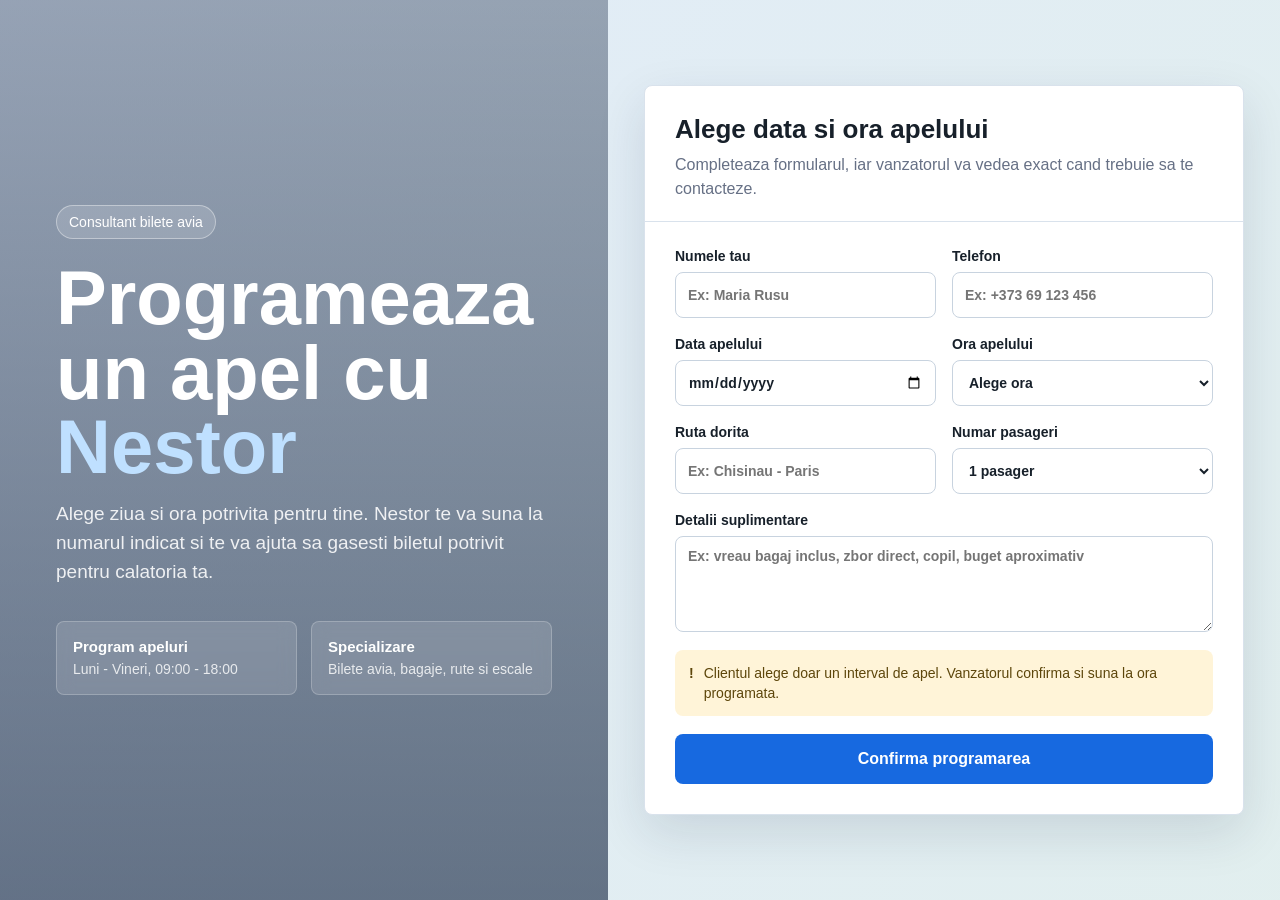
==== proiect bilete/index.html @ 5d5a8aa1 "Add files via upload" ====
<!doctype html>
<html lang="ro">
<head>
  <meta charset="utf-8">
  <meta name="viewport" content="width=device-width, initial-scale=1">
  <title>Programare apel bilete avia</title>
  <style>
    :root {
      color-scheme: light;
      --ink: #17202a;
      --muted: #667085;
      --line: #d9e2ec;
      --blue: #1769e0;
      --blue-dark: #0f4fb1;
      --green: #138a5b;
      --bg: #f3f7fb;
      --panel: #ffffff;
      --soft: #eaf2ff;
      --warning: #fff4d8;
    }

    * {
      box-sizing: border-box;
    }

    body {
      margin: 0;
      min-height: 100vh;
      font-family: Arial, Helvetica, sans-serif;
      color: var(--ink);
      background:
        linear-gradient(120deg, rgba(23, 105, 224, 0.08), rgba(19, 138, 91, 0.08)),
        var(--bg);
    }

    .page {
      min-height: 100vh;
      display: grid;
      grid-template-columns: 0.95fr 1.05fr;
      align-items: stretch;
    }

    .seller {
      display: flex;
      flex-direction: column;
      justify-content: center;
      padding: 56px;
      background:
        linear-gradient(rgba(8, 25, 54, 0.35), rgba(8, 25, 54, 0.58)),
        url("https://images.unsplash.com/photo-1436491865332-7a61a109cc05?auto=format&fit=crop&w=1400&q=80") center / cover;
      color: white;
    }

    .badge {
      width: fit-content;
      padding: 8px 12px;
      border: 1px solid rgba(255, 255, 255, 0.38);
      border-radius: 999px;
      background: rgba(255, 255, 255, 0.14);
      font-size: 14px;
    }

    h1 {
      max-width: 620px;
      margin: 22px 0 14px;
      font-size: clamp(38px, 6vw, 76px);
      line-height: 0.98;
      letter-spacing: 0;
    }

    .seller-name {
      color: #bfe0ff;
    }

    .seller p {
      max-width: 560px;
      margin: 0;
      font-size: 19px;
      line-height: 1.55;
      color: rgba(255, 255, 255, 0.88);
    }

    .seller-details {
      display: grid;
      grid-template-columns: repeat(2, minmax(0, 1fr));
      gap: 14px;
      max-width: 560px;
      margin-top: 34px;
    }

    .detail {
      padding: 16px;
      border: 1px solid rgba(255, 255, 255, 0.22);
      border-radius: 8px;
      background: rgba(255, 255, 255, 0.12);
      backdrop-filter: blur(8px);
    }

    .detail strong {
      display: block;
      margin-bottom: 5px;
      font-size: 15px;
    }

    .detail span {
      color: rgba(255, 255, 255, 0.82);
      font-size: 14px;
    }

    .booking {
      display: flex;
      align-items: center;
      justify-content: center;
      padding: 36px;
    }

    .form-panel {
      width: min(100%, 620px);
      background: var(--panel);
      border: 1px solid var(--line);
      border-radius: 8px;
      box-shadow: 0 18px 50px rgba(20, 36, 64, 0.12);
      overflow: hidden;
    }

    .form-head {
      padding: 28px 30px 20px;
      border-bottom: 1px solid var(--line);
    }

    .form-head h2 {
      margin: 0 0 8px;
      font-size: 26px;
      letter-spacing: 0;
    }

    .form-head p {
      margin: 0;
      color: var(--muted);
      line-height: 1.5;
    }

    form {
      display: grid;
      gap: 18px;
      padding: 26px 30px 30px;
    }

    .grid {
      display: grid;
      grid-template-columns: repeat(2, minmax(0, 1fr));
      gap: 16px;
    }

    label {
      display: grid;
      gap: 8px;
      font-size: 14px;
      font-weight: 700;
    }

    input,
    select,
    textarea {
      width: 100%;
      min-height: 46px;
      border: 1px solid #c8d3df;
      border-radius: 8px;
      padding: 11px 12px;
      font: inherit;
      color: var(--ink);
      background: white;
      outline: none;
      transition: border-color 0.2s, box-shadow 0.2s;
    }

    textarea {
      min-height: 96px;
      resize: vertical;
    }

    input:focus,
    select:focus,
    textarea:focus {
      border-color: var(--blue);
      box-shadow: 0 0 0 4px rgba(23, 105, 224, 0.12);
    }

    .note {
      display: flex;
      gap: 10px;
      align-items: flex-start;
      padding: 13px 14px;
      border-radius: 8px;
      background: var(--warning);
      color: #5d460b;
      line-height: 1.45;
      font-size: 14px;
    }

    .note-icon {
      flex: 0 0 auto;
      font-weight: 800;
    }

    button {
      min-height: 50px;
      border: 0;
      border-radius: 8px;
      padding: 13px 18px;
      background: var(--blue);
      color: white;
      font-size: 16px;
      font-weight: 800;
      cursor: pointer;
      transition: background 0.2s, transform 0.2s;
    }

    button:hover {
      background: var(--blue-dark);
      transform: translateY(-1px);
    }

    .result {
      display: none;
      margin-top: 2px;
      padding: 16px;
      border: 1px solid rgba(19, 138, 91, 0.28);
      border-radius: 8px;
      background: #eafaf3;
      color: #0b5f3e;
      line-height: 1.5;
    }

    .result.show {
      display: block;
    }

    @media (max-width: 900px) {
      .page {
        grid-template-columns: 1fr;
      }

      .seller {
        min-height: 430px;
        padding: 36px 24px;
      }

      .booking {
        padding: 24px;
      }
    }

    @media (max-width: 620px) {
      .seller-details,
      .grid {
        grid-template-columns: 1fr;
      }

      .form-head,
      form {
        padding-left: 20px;
        padding-right: 20px;
      }

      h1 {
        font-size: 42px;
      }
    }
  </style>
</head>
<body>
  <main class="page">
    <section class="seller" aria-label="Datele vanzatorului">
      <div class="badge">Consultant bilete avia</div>
      <h1>Programeaza un apel cu <span class="seller-name">Nestor</span></h1>
      <p>
        Alege ziua si ora potrivita pentru tine. Nestor te va suna la numarul indicat
        si te va ajuta sa gasesti biletul potrivit pentru calatoria ta.
      </p>

      <div class="seller-details">
        <div class="detail">
          <strong>Program apeluri</strong>
          <span>Luni - Vineri, 09:00 - 18:00</span>
        </div>
        <div class="detail">
          <strong>Specializare</strong>
          <span>Bilete avia, bagaje, rute si escale</span>
        </div>
      </div>
    </section>

    <section class="booking" aria-label="Formular de programare">
      <div class="form-panel">
        <div class="form-head">
          <h2>Alege data si ora apelului</h2>
          <p>Completeaza formularul, iar vanzatorul va vedea exact cand trebuie sa te contacteze.</p>
        </div>

        <form id="bookingForm">
          <div class="grid">
            <label>
              Numele tau
              <input name="clientName" type="text" placeholder="Ex: Maria Rusu" required>
            </label>

            <label>
              Telefon
              <input name="phone" type="tel" placeholder="Ex: +373 69 123 456" required>
            </label>
          </div>

          <div class="grid">
            <label>
              Data apelului
              <input id="callDate" name="callDate" type="date" required>
            </label>

            <label>
              Ora apelului
              <select name="callTime" required>
                <option value="">Alege ora</option>
                <option>09:00</option>
                <option>09:30</option>
                <option>10:00</option>
                <option>10:30</option>
                <option>11:00</option>
                <option>11:30</option>
                <option>12:00</option>
                <option>13:00</option>
                <option>13:30</option>
                <option>14:00</option>
                <option>14:30</option>
                <option>15:00</option>
                <option>15:30</option>
                <option>16:00</option>
                <option>16:30</option>
                <option>17:00</option>
                <option>17:30</option>
              </select>
            </label>
          </div>

          <div class="grid">
            <label>
              Ruta dorita
              <input name="route" type="text" placeholder="Ex: Chisinau - Paris">
            </label>

            <label>
              Numar pasageri
              <select name="passengers">
                <option>1 pasager</option>
                <option>2 pasageri</option>
                <option>3 pasageri</option>
                <option>4 pasageri</option>
                <option>5+ pasageri</option>
              </select>
            </label>
          </div>

          <label>
            Detalii suplimentare
            <textarea name="details" placeholder="Ex: vreau bagaj inclus, zbor direct, copil, buget aproximativ"></textarea>
          </label>

          <div class="note">
            <span class="note-icon">!</span>
            <span>Clientul alege doar un interval de apel. Vanzatorul confirma si suna la ora programata.</span>
          </div>

          <button type="submit">Confirma programarea</button>
          <div class="result" id="result" role="status" aria-live="polite"></div>
        </form>
      </div>
    </section>
  </main>

  <script>
    const dateInput = document.querySelector("#callDate");
    const form = document.querySelector("#bookingForm");
    const result = document.querySelector("#result");

    const today = new Date();
    const yyyy = today.getFullYear();
    const mm = String(today.getMonth() + 1).padStart(2, "0");
    const dd = String(today.getDate()).padStart(2, "0");
    dateInput.min = `${yyyy}-${mm}-${dd}`;

    form.addEventListener("submit", (event) => {
      event.preventDefault();

      const data = new FormData(form);
      const clientName = data.get("clientName");
      const phone = data.get("phone");
      const callDate = data.get("callDate");
      const callTime = data.get("callTime");

      const formattedDate = new Intl.DateTimeFormat("ro-RO", {
        day: "numeric",
        month: "long",
        year: "numeric"
      }).format(new Date(`${callDate}T12:00:00`));

      result.classList.add("show");
      result.innerHTML = `
        <strong>Programarea a fost inregistrata.</strong><br>
        ${clientName}, Nestor te va suna pe ${phone} in data de
        <strong>${formattedDate}</strong>, la ora <strong>${callTime}</strong>.
      `;
    });
  </script>
</body>
</html>
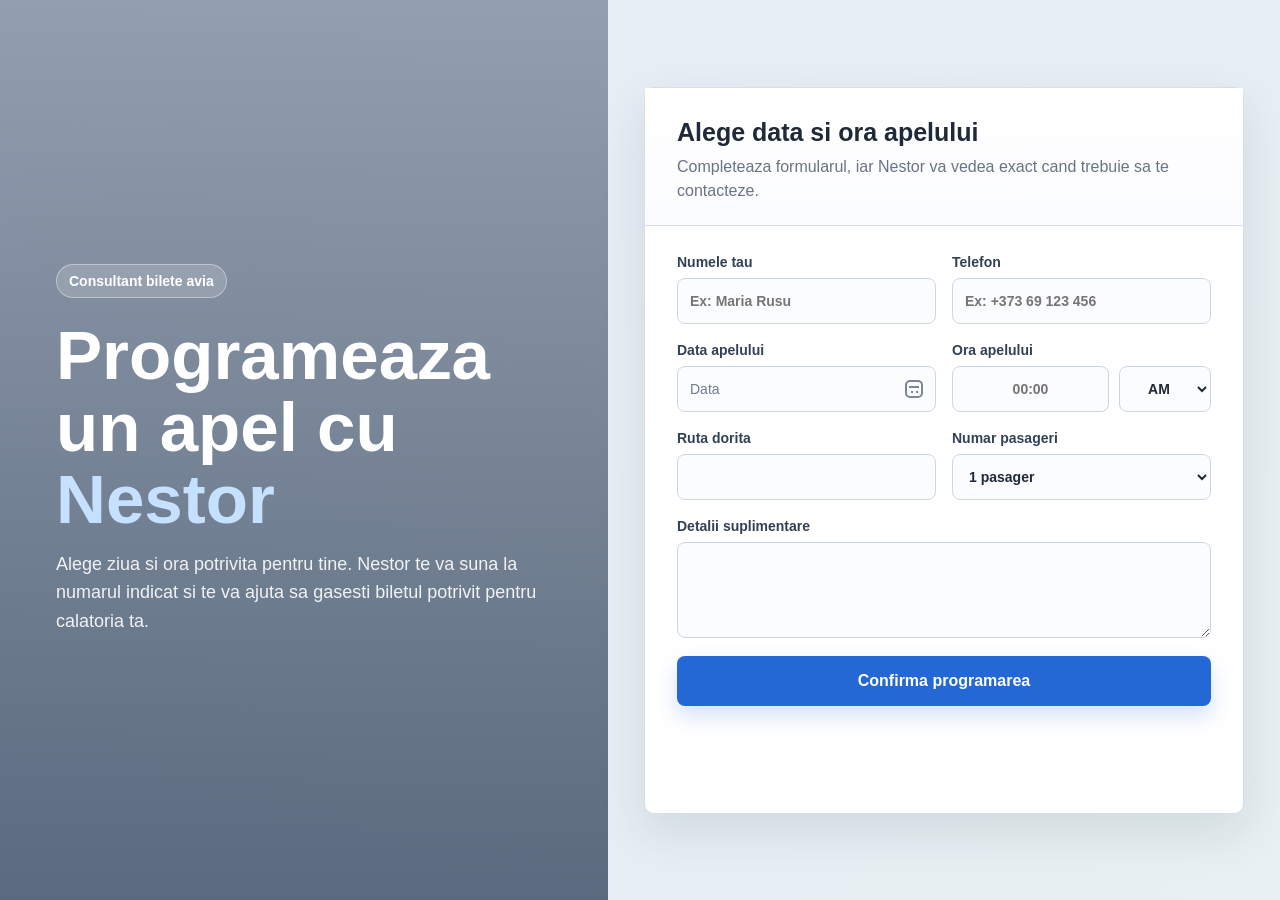
==== commit 7a683cf7: "Redirect old project folder page" ====
--- a/proiect bilete/index.html
+++ b/proiect bilete/index.html
@@ -3,413 +3,13 @@
 <head>
   <meta charset="utf-8">
   <meta name="viewport" content="width=device-width, initial-scale=1">
-  <title>Programare apel bilete avia</title>
-  <style>
-    :root {
-      color-scheme: light;
-      --ink: #17202a;
-      --muted: #667085;
-      --line: #d9e2ec;
-      --blue: #1769e0;
-      --blue-dark: #0f4fb1;
-      --green: #138a5b;
-      --bg: #f3f7fb;
-      --panel: #ffffff;
-      --soft: #eaf2ff;
-      --warning: #fff4d8;
-    }
-
-    * {
-      box-sizing: border-box;
-    }
-
-    body {
-      margin: 0;
-      min-height: 100vh;
-      font-family: Arial, Helvetica, sans-serif;
-      color: var(--ink);
-      background:
-        linear-gradient(120deg, rgba(23, 105, 224, 0.08), rgba(19, 138, 91, 0.08)),
-        var(--bg);
-    }
-
-    .page {
-      min-height: 100vh;
-      display: grid;
-      grid-template-columns: 0.95fr 1.05fr;
-      align-items: stretch;
-    }
-
-    .seller {
-      display: flex;
-      flex-direction: column;
-      justify-content: center;
-      padding: 56px;
-      background:
-        linear-gradient(rgba(8, 25, 54, 0.35), rgba(8, 25, 54, 0.58)),
-        url("https://images.unsplash.com/photo-1436491865332-7a61a109cc05?auto=format&fit=crop&w=1400&q=80") center / cover;
-      color: white;
-    }
-
-    .badge {
-      width: fit-content;
-      padding: 8px 12px;
-      border: 1px solid rgba(255, 255, 255, 0.38);
-      border-radius: 999px;
-      background: rgba(255, 255, 255, 0.14);
-      font-size: 14px;
-    }
-
-    h1 {
-      max-width: 620px;
-      margin: 22px 0 14px;
-      font-size: clamp(38px, 6vw, 76px);
-      line-height: 0.98;
-      letter-spacing: 0;
-    }
-
-    .seller-name {
-      color: #bfe0ff;
-    }
-
-    .seller p {
-      max-width: 560px;
-      margin: 0;
-      font-size: 19px;
-      line-height: 1.55;
-      color: rgba(255, 255, 255, 0.88);
-    }
-
-    .seller-details {
-      display: grid;
-      grid-template-columns: repeat(2, minmax(0, 1fr));
-      gap: 14px;
-      max-width: 560px;
-      margin-top: 34px;
-    }
-
-    .detail {
-      padding: 16px;
-      border: 1px solid rgba(255, 255, 255, 0.22);
-      border-radius: 8px;
-      background: rgba(255, 255, 255, 0.12);
-      backdrop-filter: blur(8px);
-    }
-
-    .detail strong {
-      display: block;
-      margin-bottom: 5px;
-      font-size: 15px;
-    }
-
-    .detail span {
-      color: rgba(255, 255, 255, 0.82);
-      font-size: 14px;
-    }
-
-    .booking {
-      display: flex;
-      align-items: center;
-      justify-content: center;
-      padding: 36px;
-    }
-
-    .form-panel {
-      width: min(100%, 620px);
-      background: var(--panel);
-      border: 1px solid var(--line);
-      border-radius: 8px;
-      box-shadow: 0 18px 50px rgba(20, 36, 64, 0.12);
-      overflow: hidden;
-    }
-
-    .form-head {
-      padding: 28px 30px 20px;
-      border-bottom: 1px solid var(--line);
-    }
-
-    .form-head h2 {
-      margin: 0 0 8px;
-      font-size: 26px;
-      letter-spacing: 0;
-    }
-
-    .form-head p {
-      margin: 0;
-      color: var(--muted);
-      line-height: 1.5;
-    }
-
-    form {
-      display: grid;
-      gap: 18px;
-      padding: 26px 30px 30px;
-    }
-
-    .grid {
-      display: grid;
-      grid-template-columns: repeat(2, minmax(0, 1fr));
-      gap: 16px;
-    }
-
-    label {
-      display: grid;
-      gap: 8px;
-      font-size: 14px;
-      font-weight: 700;
-    }
-
-    input,
-    select,
-    textarea {
-      width: 100%;
-      min-height: 46px;
-      border: 1px solid #c8d3df;
-      border-radius: 8px;
-      padding: 11px 12px;
-      font: inherit;
-      color: var(--ink);
-      background: white;
-      outline: none;
-      transition: border-color 0.2s, box-shadow 0.2s;
-    }
-
-    textarea {
-      min-height: 96px;
-      resize: vertical;
-    }
-
-    input:focus,
-    select:focus,
-    textarea:focus {
-      border-color: var(--blue);
-      box-shadow: 0 0 0 4px rgba(23, 105, 224, 0.12);
-    }
-
-    .note {
-      display: flex;
-      gap: 10px;
-      align-items: flex-start;
-      padding: 13px 14px;
-      border-radius: 8px;
-      background: var(--warning);
-      color: #5d460b;
-      line-height: 1.45;
-      font-size: 14px;
-    }
-
-    .note-icon {
-      flex: 0 0 auto;
-      font-weight: 800;
-    }
-
-    button {
-      min-height: 50px;
-      border: 0;
-      border-radius: 8px;
-      padding: 13px 18px;
-      background: var(--blue);
-      color: white;
-      font-size: 16px;
-      font-weight: 800;
-      cursor: pointer;
-      transition: background 0.2s, transform 0.2s;
-    }
-
-    button:hover {
-      background: var(--blue-dark);
-      transform: translateY(-1px);
-    }
-
-    .result {
-      display: none;
-      margin-top: 2px;
-      padding: 16px;
-      border: 1px solid rgba(19, 138, 91, 0.28);
-      border-radius: 8px;
-      background: #eafaf3;
-      color: #0b5f3e;
-      line-height: 1.5;
-    }
-
-    .result.show {
-      display: block;
-    }
-
-    @media (max-width: 900px) {
-      .page {
-        grid-template-columns: 1fr;
-      }
-
-      .seller {
-        min-height: 430px;
-        padding: 36px 24px;
-      }
-
-      .booking {
-        padding: 24px;
-      }
-    }
-
-    @media (max-width: 620px) {
-      .seller-details,
-      .grid {
-        grid-template-columns: 1fr;
-      }
-
-      .form-head,
-      form {
-        padding-left: 20px;
-        padding-right: 20px;
-      }
-
-      h1 {
-        font-size: 42px;
-      }
-    }
-  </style>
+  <meta http-equiv="refresh" content="0; url=../">
+  <title>Redirectare</title>
 </head>
 <body>
-  <main class="page">
-    <section class="seller" aria-label="Datele vanzatorului">
-      <div class="badge">Consultant bilete avia</div>
-      <h1>Programeaza un apel cu <span class="seller-name">Nestor</span></h1>
-      <p>
-        Alege ziua si ora potrivita pentru tine. Nestor te va suna la numarul indicat
-        si te va ajuta sa gasesti biletul potrivit pentru calatoria ta.
-      </p>
-
-      <div class="seller-details">
-        <div class="detail">
-          <strong>Program apeluri</strong>
-          <span>Luni - Vineri, 09:00 - 18:00</span>
-        </div>
-        <div class="detail">
-          <strong>Specializare</strong>
-          <span>Bilete avia, bagaje, rute si escale</span>
-        </div>
-      </div>
-    </section>
-
-    <section class="booking" aria-label="Formular de programare">
-      <div class="form-panel">
-        <div class="form-head">
-          <h2>Alege data si ora apelului</h2>
-          <p>Completeaza formularul, iar vanzatorul va vedea exact cand trebuie sa te contacteze.</p>
-        </div>
-
-        <form id="bookingForm">
-          <div class="grid">
-            <label>
-              Numele tau
-              <input name="clientName" type="text" placeholder="Ex: Maria Rusu" required>
-            </label>
-
-            <label>
-              Telefon
-              <input name="phone" type="tel" placeholder="Ex: +373 69 123 456" required>
-            </label>
-          </div>
-
-          <div class="grid">
-            <label>
-              Data apelului
-              <input id="callDate" name="callDate" type="date" required>
-            </label>
-
-            <label>
-              Ora apelului
-              <select name="callTime" required>
-                <option value="">Alege ora</option>
-                <option>09:00</option>
-                <option>09:30</option>
-                <option>10:00</option>
-                <option>10:30</option>
-                <option>11:00</option>
-                <option>11:30</option>
-                <option>12:00</option>
-                <option>13:00</option>
-                <option>13:30</option>
-                <option>14:00</option>
-                <option>14:30</option>
-                <option>15:00</option>
-                <option>15:30</option>
-                <option>16:00</option>
-                <option>16:30</option>
-                <option>17:00</option>
-                <option>17:30</option>
-              </select>
-            </label>
-          </div>
-
-          <div class="grid">
-            <label>
-              Ruta dorita
-              <input name="route" type="text" placeholder="Ex: Chisinau - Paris">
-            </label>
-
-            <label>
-              Numar pasageri
-              <select name="passengers">
-                <option>1 pasager</option>
-                <option>2 pasageri</option>
-                <option>3 pasageri</option>
-                <option>4 pasageri</option>
-                <option>5+ pasageri</option>
-              </select>
-            </label>
-          </div>
-
-          <label>
-            Detalii suplimentare
-            <textarea name="details" placeholder="Ex: vreau bagaj inclus, zbor direct, copil, buget aproximativ"></textarea>
-          </label>
-
-          <div class="note">
-            <span class="note-icon">!</span>
-            <span>Clientul alege doar un interval de apel. Vanzatorul confirma si suna la ora programata.</span>
-          </div>
-
-          <button type="submit">Confirma programarea</button>
-          <div class="result" id="result" role="status" aria-live="polite"></div>
-        </form>
-      </div>
-    </section>
-  </main>
-
+  <p>Se deschide pagina corecta de programare...</p>
   <script>
-    const dateInput = document.querySelector("#callDate");
-    const form = document.querySelector("#bookingForm");
-    const result = document.querySelector("#result");
-
-    const today = new Date();
-    const yyyy = today.getFullYear();
-    const mm = String(today.getMonth() + 1).padStart(2, "0");
-    const dd = String(today.getDate()).padStart(2, "0");
-    dateInput.min = `${yyyy}-${mm}-${dd}`;
-
-    form.addEventListener("submit", (event) => {
-      event.preventDefault();
-
-      const data = new FormData(form);
-      const clientName = data.get("clientName");
-      const phone = data.get("phone");
-      const callDate = data.get("callDate");
-      const callTime = data.get("callTime");
-
-      const formattedDate = new Intl.DateTimeFormat("ro-RO", {
-        day: "numeric",
-        month: "long",
-        year: "numeric"
-      }).format(new Date(`${callDate}T12:00:00`));
-
-      result.classList.add("show");
-      result.innerHTML = `
-        <strong>Programarea a fost inregistrata.</strong><br>
-        ${clientName}, Nestor te va suna pe ${phone} in data de
-        <strong>${formattedDate}</strong>, la ora <strong>${callTime}</strong>.
-      `;
-    });
+    window.location.replace("../");
   </script>
 </body>
 </html>
